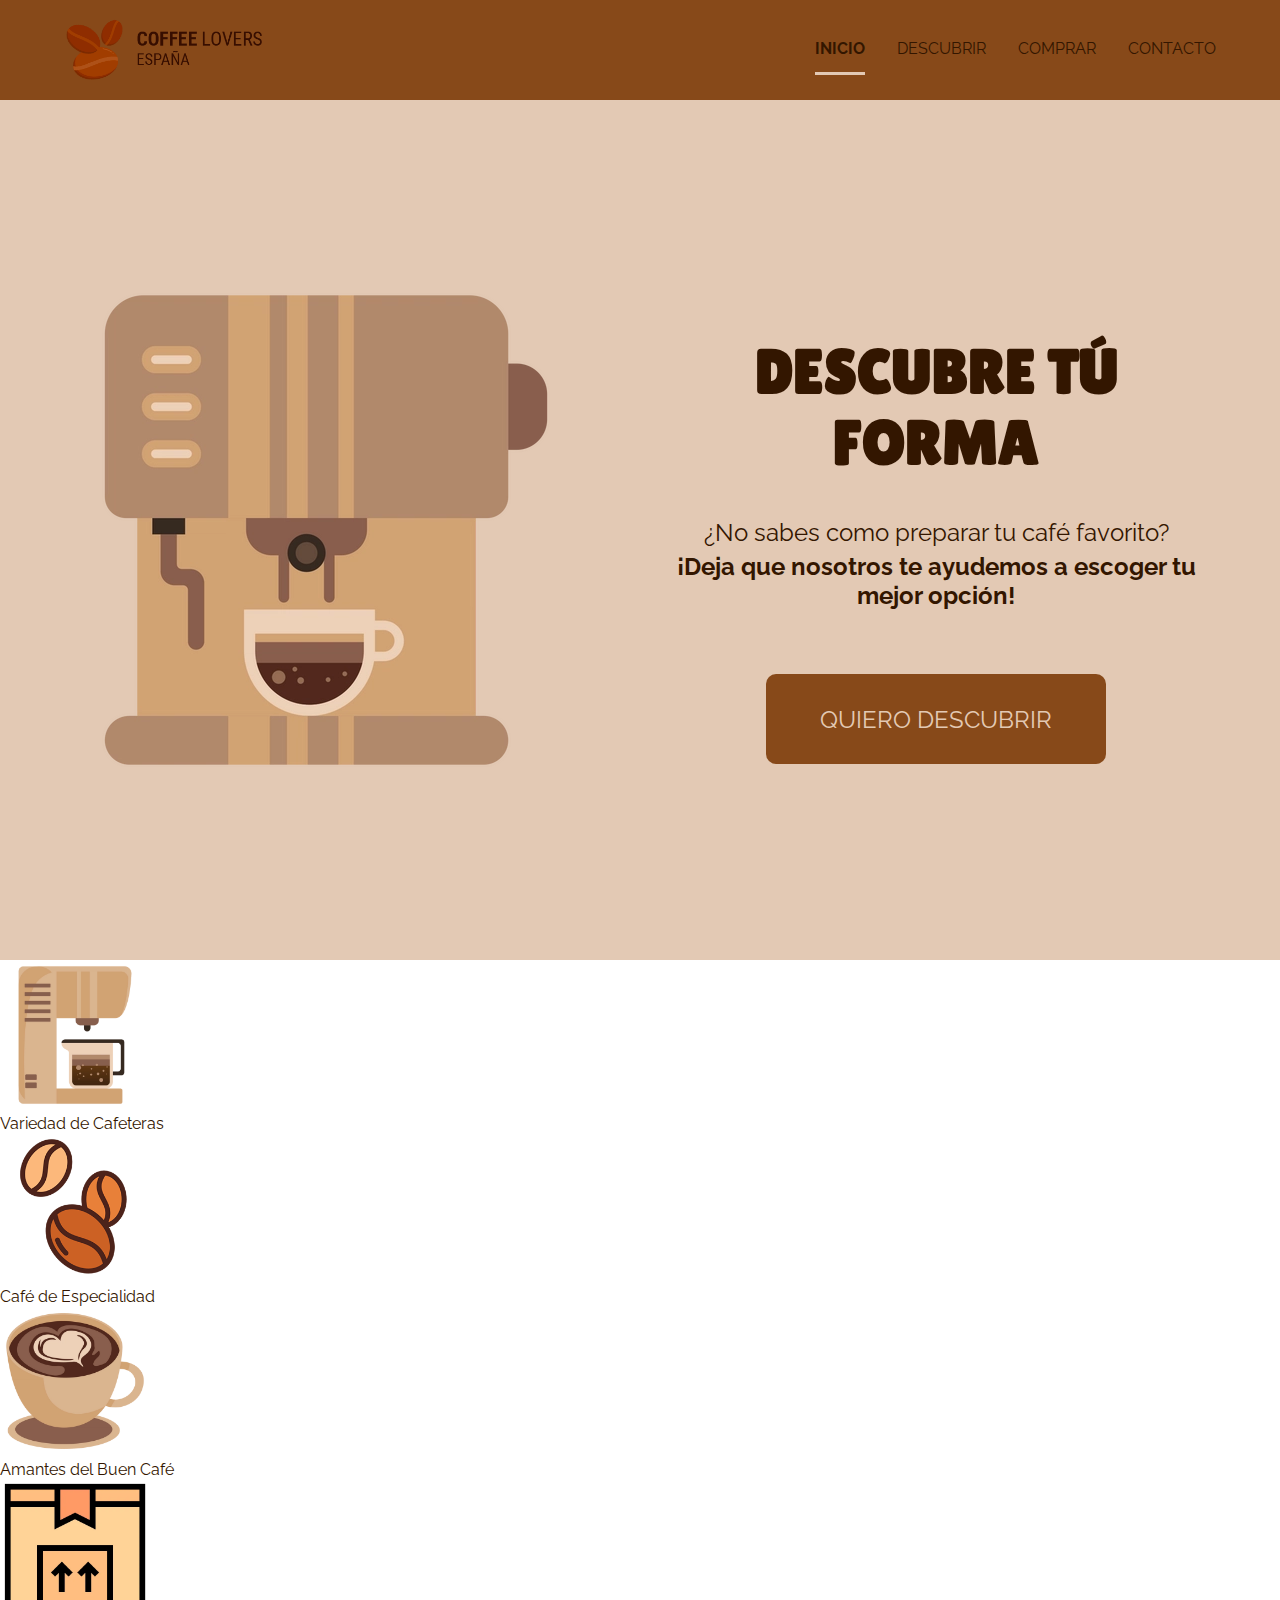
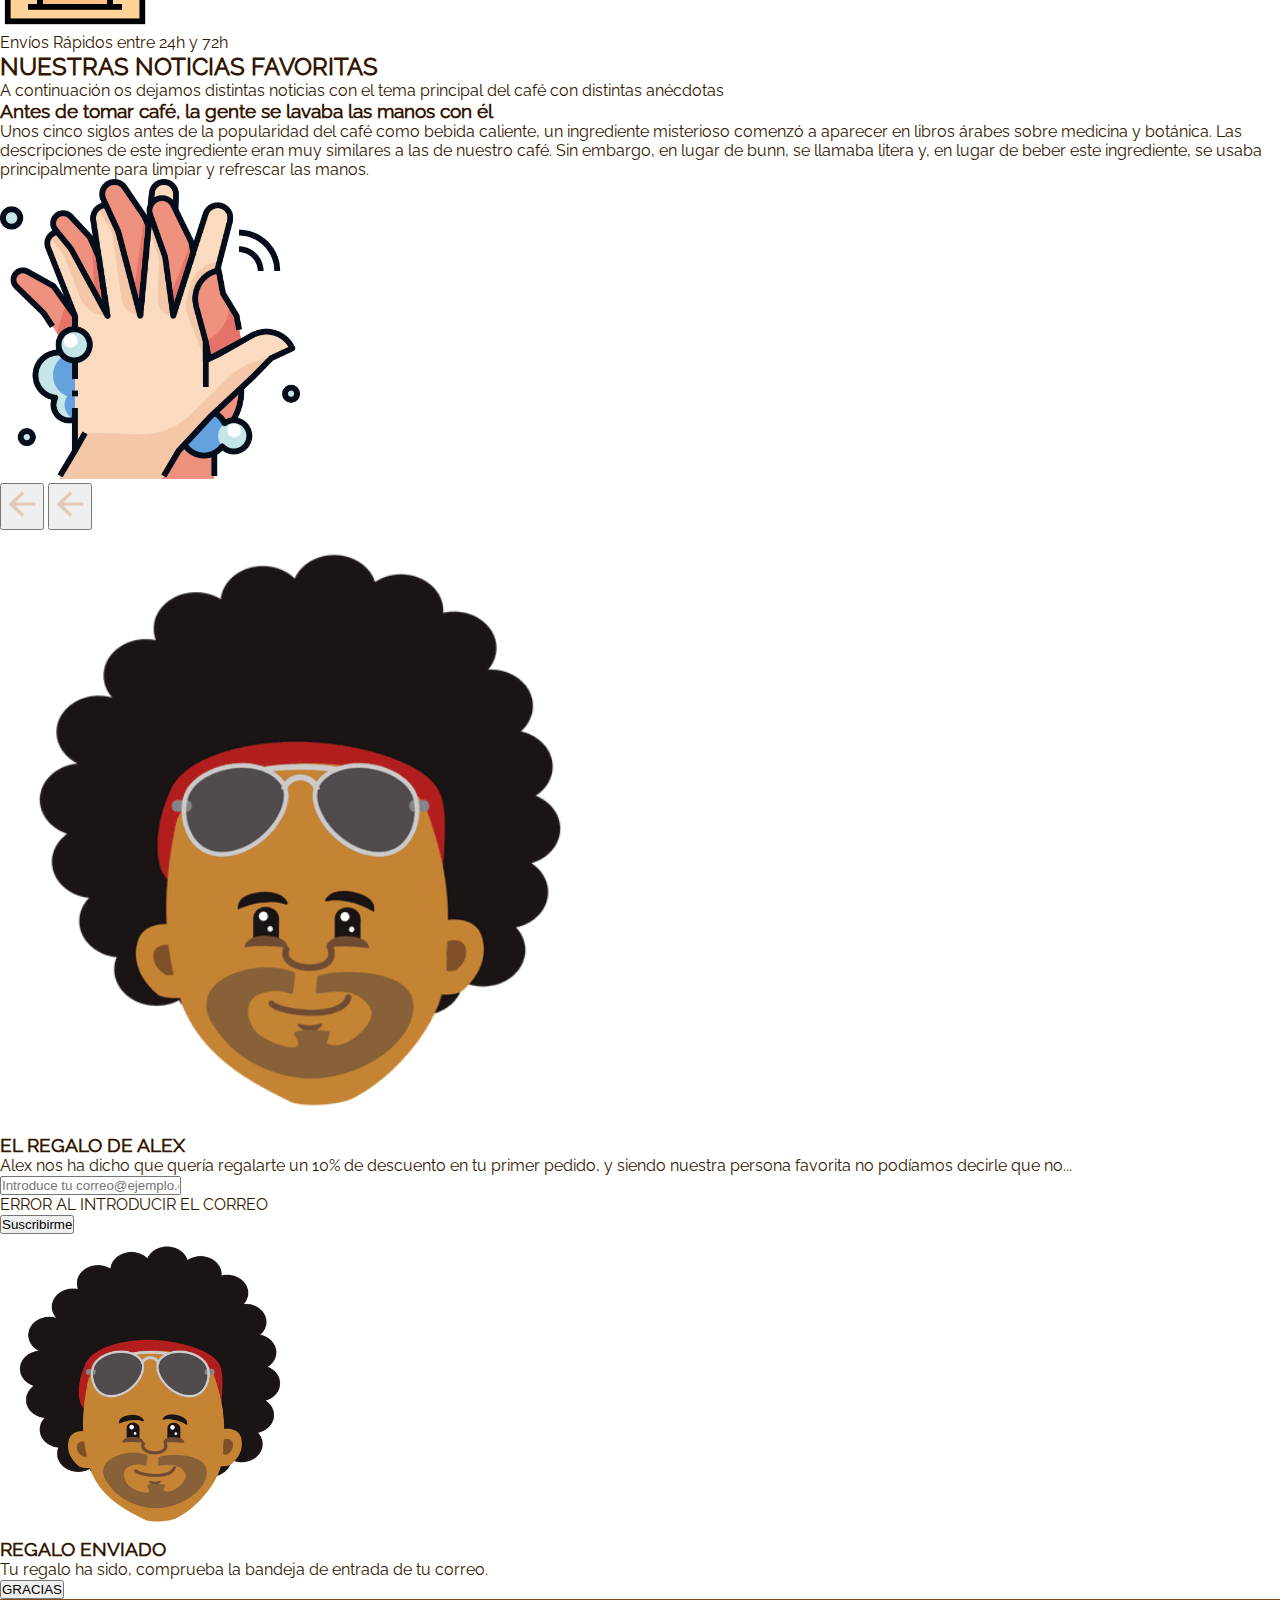
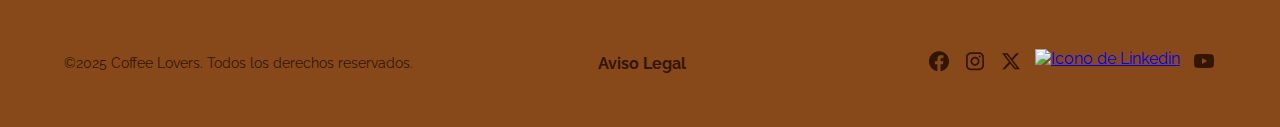
==== index.html @ e907d3a9 "Empiezo con el diseño" ====
<!DOCTYPE html>
<html lang="es">

<head>
    <meta charset="UTF-8">
    <meta name="viewport" content="width=device-width, initial-scale=1.0">
    <meta name="author" content="Víctor Barrio">
    <meta name="description" content="Página web en castellano de la empresa ficticia Coffee Lovers">

    <!-- Añado el icono y el título de la Web -->
    <link rel="icon" type="image/png" sizes="32x32" href="./assets/images/Logo_Iconos/CoffeLovers_icon.png">
    <title>Coffee Lovers</title>

    <!-- Importamos el CSS y el JS -->
    <link rel="stylesheet" href="./css/styles.css">
    <script defer src="./js/script.js"></script>
</head>

<body>
    <!-- Primero de todo añado el header que será el mismo en todas las páginas -->
    <header>
        <!-- El logo de la empresa -->
        <div class="logoIcons">
            <img src="./assets/images/Logo_Iconos/CoffeLovers_logo.png"
                alt="Logo de la empresa que contiene 3 granos de cafe con el nombre de Coffee Lovers Spain" width="200"
                height="70" class="header__logo">

            <!-- El menu de la página con el estilo hamburguesa para las versiones móviles
         Primero el icono -->
            <img src="./assets/images/Logo_Iconos/Hamburger_icon.png"
                alt="Icono de menu con 3 lineas horizontales en color marron" width="50" height="50"
                class="header__hamburguer">

            <!-- El icono para cerrar el menu -->
            <img src="./assets/images/Logo_Iconos/Close_icon.png" alt="Icono con una X en color marron" width="50"
                height="50" class="header__close">
        </div>

        <!-- El contenido del menu -->
        <nav class="header__menu">
            <ul class="header__menu-list">
                <li class="header__menu-item active"><a href="#" class="header__menu-link">INICIO</a></li>
                <li class="header__menu-item"><a href="./views/galeria.html" class="header__menu-link">DESCUBRIR</a>
                </li>
                <li class="header__menu-item"><a href="./views/presupuesto.html" class="header__menu-link">COMPRAR</a>
                </li>
                <li class="header__menu-item"><a href="./views/contacto.html" class="header__menu-link">CONTACTO</a>
                </li>
            </ul>
        </nav>
    </header>

    <!-- Añado el contenido principal de la página -->
    <main>
        <!-- Añado el contenido de la página empezando con el hero -->
        <section class="hero">
            <div class="hero__container">
                <!-- Imagen principal -->
                <img src="./assets/images/indexPage/Image_Hero.png"
                    alt="Icono de una cafetera de bar con distintos colores marrones" width="554" height="568"
                    class="hero__image">

                <!-- Texto del hero -->
                <div class="hero__content">
                    <div class="hero__text">
                        <h1 class="hero__title">DESCUBRE TÚ FORMA</h1>
                        <div class="hero__paragraph">
                            <p class="hero__paragraph-regular">¿No sabes como preparar tu café favorito?</p>
                            <p class="hero__paragraph-bold">¡Deja que nosotros te ayudemos a escoger tu mejor
                                opción!</p>
                        </div>
                    </div>

                    <!-- Botón que llevara a la página de galería -->
                    <a href="./views/galeria.html" class="hero__button">QUIERO DESCUBRIR</a>
                </div>
            </div>
        </section>

        <!-- Añado la segunda sección que contiene 4 tarjetas con diferentes imágenes y textos -->
        <section class="info">
            <div class="info__container">
                <div class="info__cards">
                    <img src="./assets/images/indexPage/Variedad_cafeteras.png" alt="Cafetera con colores marrones"
                        width="150" height="150" class="info__card-image">
                    <p class="info__card-text">Variedad de Cafeteras</p>
                </div>

                <div class="info__cards">
                    <img src="./assets/images/indexPage/Cafe_especialidad.png" alt="3 granos de café con tonos marrones"
                        width="150" height="150" class="info__card-image">
                    <p class="info__card-text">Café de Especialidad</p>
                </div>

                <div class="info__cards">
                    <img src="./assets/images/indexPage/cafe_leche.png"
                        alt="Cafe con leche en taza con el dibujo de un corazon" width="150" height="150"
                        class="info__card-image">
                    <p class="info__card-text">Amantes del Buen Café</p>
                </div>

                <div class="info__cards">
                    <img src="./assets/images/indexPage/envio.png" alt="Icono de un paquete con tonalidades marrones"
                        width="150" height="150" class="info__card-image">
                    <p class="info__card-text">Envíos Rápidos entre 24h y 72h</p>
                </div>
            </div>
        </section>

        <!-- Ahora añado la tercera sección que contiene noticias cargadas desde un archivo JSON -->
        <section class="noticias">
            <div class="noticias__titlePage">
                <h2 class="section__title">NUESTRAS NOTICIAS FAVORITAS</h2>
                <p class="section__subtitle">A continuación os dejamos distintas noticias con el tema principal del
                    café con distintas anécdotas
                </p>
            </div>

            <!-- Contenedor donde se mostrarán las noticias -->
            <div class="noticias__container">
                <!-- Contenedor para cada noticia -->
                <div class="noticias__card">
                    <!-- Donde ira el texto de la noticia -->
                    <div class="noticias__text">
                        <h3 class="noticias__title">Antes de tomar café, la gente se lavaba las manos con él</h3>
                        <p class="noticias__paragraph">Unos cinco siglos antes de la popularidad del café como bebida
                            caliente, un ingrediente misterioso comenzó a aparecer en libros árabes sobre medicina y
                            botánica. Las descripciones de este ingrediente eran muy similares a las de nuestro café.
                            Sin embargo, en lugar de bunn, se llamaba litera y, en lugar de beber este ingrediente, se
                            usaba principalmente para limpiar y refrescar las manos.</p>
                    </div>

                    <!-- Donde ira la imagen de la noticia -->
                    <img src="./assets/images/noticias/lavado_manos.png"
                        alt="Icono de alguien lavandose freneticamente las manos" width="300" height="300"
                        class="noticias__image">
                </div>

                <!-- Los botones para cambiar de noticia -->
                <div class="noticias__buttons">
                    <button class="noticias__buttons-left"><img src="./assets/images/noticias/Icon.png"
                            alt="Flecha con un color marron" width="40" height="40"
                            class="noticias__buttons-left-icon"></button>
                    <button class="noticias__buttons-right"><img src="./assets/images/noticias/Icon.png"
                            alt="Flecha con un color marron" width="40" height="40"
                            class="noticias__buttons-right-icon"></button>
                </div>
            </div>
        </section>

        <!-- Añado la cuarta sección que contiene un input para introducir el email -->
        <section class="regalo">
            <div class="regalo__container">
                <!-- Imagen de la sección -->
                <img src="./assets/images/indexPage/alex.png" alt="Persona con pelo afro y gafas de sol" width="600"
                    height="600" class="regalo__image">

                <!-- Contenido de la sección -->
                <div class="regalo__content">
                    <div class="regalo__text">
                        <h3 class="regalo__title">EL REGALO DE ALEX</h3>
                        <p class="regalo__paragraph">Alex nos ha dicho que quería regalarte un 10% de descuento en tu
                            primer pedido, y siendo nuestra persona favorita no podíamos decirle que no...</p>
                    </div>

                    <!-- Input para introducir el email -->
                    <div class="regalo__actions">
                        <div class="regalo__errormsg">
                            <input type="text" placeholder="Introduce tu correo@ejemplo.com" class="regalo__input">
                            <p class="regalo__errormsg-text">ERROR AL INTRODUCIR EL CORREO</p>
                        </div>
                        <button class="regalo__button">Suscribirme</button>
                    </div>
                </div>
            </div>

            <!-- Contenedor donde se mostrara que se ha suscrito -->
            <div class="regalo_succes">
                <!-- Imagen de la tarjeta -->
                <img src="./assets/images/indexPage/alex.png" alt="Persona con pelo afro y gafas de sol" width="300"
                    height="300" class="regalo__succes-image">

                <!-- Contenido de la tarjeta -->
                <div class="regalo__succes-content">
                    <div class="regalo__succes-text">
                        <h3 class="regalo__succes-title">REGALO ENVIADO</h3>
                        <p class="regalo__succes-paragraph">Tu regalo ha sido, comprueba la bandeja de entrada de tu
                            correo.</p>
                    </div>

                    <!-- Boton para cerrar la tarjeta -->
                    <button class="regalo__succes-button">GRACIAS</button>
                </div>
            </div>
        </section>
    </main>

    <!-- Añado el footer que será el mismo en todas las páginas -->
    <footer>
        <p class="footer__copyright">©2025 Coffee Lovers. Todos los derechos reservados.</p>

        <a href="./views/aviso_legal.html" class="footer__link">Aviso Legal</a>

        <ul class="footer__socialMedia">
            <li class="footer__socialMedia-item"><a href="https://es-es.facebook.com" target="_blank"
                    class="footer__socialMedia-link"><img src="./assets/images/Logo_Iconos/Facebook.png"
                        alt="Icono de Facebook"></a></li>
            <li class="footer__socialMedia-item"><a href="https://www.instagram.com" target="_blank"
                    class="footer__socialMedia-link"><img src="./assets/images/Logo_Iconos/Instagram.png"
                        alt="Icono de Instagram"></a></li>
            <li class="footer__socialMedia-item"><a href="https://x.com" target="_blank"
                    class="footer__socialMedia-link"><img src="./assets/images/Logo_Iconos/Twitter.png"
                        alt="Icono de X"></a></li>
            <li class="footer__socialMedia-item"><a href="https://es.linkedin.com" target="_blank"
                    class="footer__socialMedia-link"><img src="./assets/images/Logo_Iconos/Linkedin.png"
                        alt="Icono de Linkedin"></a></li>
            <li class="footer__socialMedia-item"><a href="https://www.youtube.com" target="_blank"
                    class="footer__socialMedia-link"><img src="./assets/images/Logo_Iconos/Youtube.png"
                        alt="Icono de Youtube"></a></li>
        </ul>
    </footer>
</body>

</html>
---- css/styles.css ----
/* Inicio el documento con un reset general */
* {
  margin: 0;
  padding: 0;
  box-sizing: border-box;
}

/* Variables y texto para el documento */
@font-face {
  font-family: "Raleway Regular";
  src: url("../assets/fonts/Raleway/Raleway-Regular.ttf") format(truetype);
  font-weight: normal;
  font-style: normal;
}

@font-face {
  font-family: "Raleway Bold";
  src: url("../assets/fonts/Raleway/Raleway-Bold.ttf") format(truetype);
  font-weight: bold;
  font-style: normal;
}

@font-face {
  font-family: "Lilita One";
  src: url("../assets/fonts/Lilita_One/LilitaOne-Regular.ttf") format(truetype);
  font-weight: normal;
  font-style: normal;
}

body {
  /* Colores de la página */
  --marronMedio: #874919;
  --marronClaro: #e3c9b4;
  --marronOscuro: #331600;

  /* Letra de la página */
  font-family: "Raleway Regular", sans-serif;
  color: var(--marronOscuro);
}

/* Estilo del header */
header {
  width: 100%;
  height: 130px;
  padding: 30px;
  background-color: var(--marronMedio);
  display: flex;
  flex-direction: column;
  align-items: center;
  position: sticky;
  top: 0;
  left: 0;
  overflow: hidden;
  transition: height 0.5s ease-in;
  z-index: 2;
}

.logoIcons {
  width: 100%;
  height: 70px;
  justify-content: center;
  display: flex;
  align-items: center;
  justify-content: space-between;
}

.header__logo {
  width: 150px;
  height: auto;
}

.header__hamburguer {
  display: block;
  width: 40px;
  height: 40px;
}

.header__close {
  display: none;
}

header.active {
  height: 100vh;
  gap: 50px;
}

.header__menu {
  display: none;
}

header.active .header__menu {
  display: flex;
  flex-direction: column;
  width: 100%;
  padding: 0 20px;
  align-items: center;
  text-align: center;
}

.header__menu-list {
  width: 100%;
  display: flex;
  flex-direction: column;
  gap: 10px;
  list-style: none;
}

.header__menu-item {
  width: 100%;
  height: 50px;
  display: flex;
  justify-content: center;
  align-items: center;
  transition: all ease-in-out 0.5s;
}

.header__menu-item:hover {
  border-bottom: 3px solid var(--marronClaro);
}

.header__menu-item.active {
  border-bottom: 3px solid var(--marronClaro);
  font-family: "Raleway Bold", sans-serif;
}

.header__menu-link {
  text-decoration: none;
  color: var(--marronOscuro);
  font-size: 18px;
}

/* Estilo del footer */
footer {
  width: 100%;
  height: 261px;
  padding: 25px 40px;
  background-color: var(--marronMedio);
  display: flex;
  flex-direction: column;
  justify-content: space-between;
  align-items: center;
  text-align: center;
}

.footer__copyright {
  font-size: 14px;
}

.footer__link {
  text-decoration: none;
  color: var(--marronOscuro);
  font-family: "Raleway Bold", sans-serif;
  font-size: 16px;
}

.footer__socialMedia {
  list-style: none;
  display: flex;
  gap: 12px;
}

.footer__socialMedia-item {
  transition: all ease-in-out 0.3s;
}

.footer__socialMedia-item:hover {
  transform: scale(1.2);
}

/* Estilo de cada página, empezando por el hero del index */
.hero {
  width: 100%;
  height: auto;
  padding: 0px 25px 65px;
  background-color: var(--marronClaro);
  display: flex;
  justify-content: center;
  align-items: center;
  text-align: center;
}

.hero__container {
  width: 100%;
  display: flex;
  flex-direction: column-reverse;
  align-items: center;
  gap: 50px;
}

.hero__content {
  width: 100%;
  display: flex;
  flex-direction: column;
  align-items: center;
  gap: 24px;
}

.hero__text {
  display: flex;
  flex-direction: column;
  align-items: center;
  gap: 40px;
  padding: 40px 0;
}

.hero__title {
  font-family: "Lilita One", sans-serif;
  font-size: 50px;
}

.hero__paragraph {
  font-size: 18px;
  display: flex;
  flex-direction: column;
  gap: 5px;
}

.hero__paragraph-bold {
  font-family: "Raleway Bold", sans-serif;
}

.hero__button {
  width: 225px;
  height: 60px;
  background-color: var(--marronMedio);
  display: flex;
  justify-content: center;
  align-items: center;
  border-radius: 10px;
  text-decoration: none;
  color: var(--marronClaro);
  font-size: 16px;
}

.hero__image {
  width: 250px;
  height: auto;
}

/* Media query para tablets */
@media screen and (min-width: 768px) {
  .header__hamburguer {
    display: none;
  }

  .header__close {
    display: none;
  }

  header {
    width: 100%;
    height: 100px;
    padding: 0 64px;
    display: flex;
    flex-direction: row;
    justify-content: space-between;
    position: sticky;
  }

  .logoIcons {
    width: auto;
  }

  .header__logo {
    width: 175px;
  }

  .header__menu {
    display: flex;
    flex-direction: row;
    width: auto;
    padding: 0;
    align-items: center;
    text-align: center;
  }

  .header__menu-list {
    width: 100%;
    display: flex;
    flex-direction: row;
    gap: 32px;
    list-style: none;
  }

  .header__menu-item {
    width: 100%;
    height: 50px;
    display: flex;
    justify-content: center;
    align-items: center;
    border-bottom: 3px solid transparent;
  }

  .header__menu-link {
    font-size: 14px;
  }

  /* Estilo del footer */
  footer {
    height: 100px;
    align-items: center;
    padding: 64px;
    flex-direction: row;
    justify-content: space-between;
  }

  .footer__copyright {
    width: 170px;
  }

  /* Estilo de cada página, empezando por el hero del index */
  .hero {
    padding: 70px;
  }

  .hero__container {
    width: 100%;
    flex-direction: column;
    gap: 20px;
  }

  .hero__title {
    font-size: 55px;
  }

  .hero__paragraph {
    font-size: 20px;
  }

  .hero__button {
    width: 340px;
    height: 90px;
    font-size: 24px;
  }

  .hero__image {
    width: 400px;
    height: auto;
  }
}

/* Media query para pc */
@media screen and (min-width: 1024px) {
  .header__hamburguer {
    display: none;
  }

  .header__close {
    display: none;
  }

  header {
    width: 100%;
    height: 100px;
    padding: 0 64px;
    display: flex;
    flex-direction: row;
    justify-content: space-between;
    position: sticky;
  }

  .logoIcons {
    width: auto;
  }

  .header__logo {
    width: 200px;
  }

  .header__menu {
    display: flex;
    flex-direction: row;
    width: auto;
    padding: 0;
    align-items: center;
    text-align: center;
  }

  .header__menu-list {
    width: 100%;
    display: flex;
    flex-direction: row;
    gap: 32px;
    list-style: none;
  }

  .header__menu-item {
    width: 100%;
    height: 50px;
    display: flex;
    justify-content: center;
    align-items: center;
    border-bottom: 3px solid transparent;
  }

  .header__menu-link {
    font-size: 16px;
  }

  /* Estilo del footer */
  .footer__copyright {
    width: auto;
  }

  .footer__socialMedia {
    justify-content: flex-end;
    width: 345px;
  }

  /* Estilo de cada página, empezando por el hero del index */
  .hero {
    padding: 70px;
  }

  .hero__container {
    width: 100%;
    height: 80vh;
    flex-direction: row;
    justify-content: center;
    gap: 80px;
  }

  .hero__content {
    width: 665px;
  }

  .hero__title {
    font-size: 62px;
  }

  .hero__paragraph {
    font-size: 24px;
  }

  .hero__image {
    width: 555px;
    height: auto;
  }
}
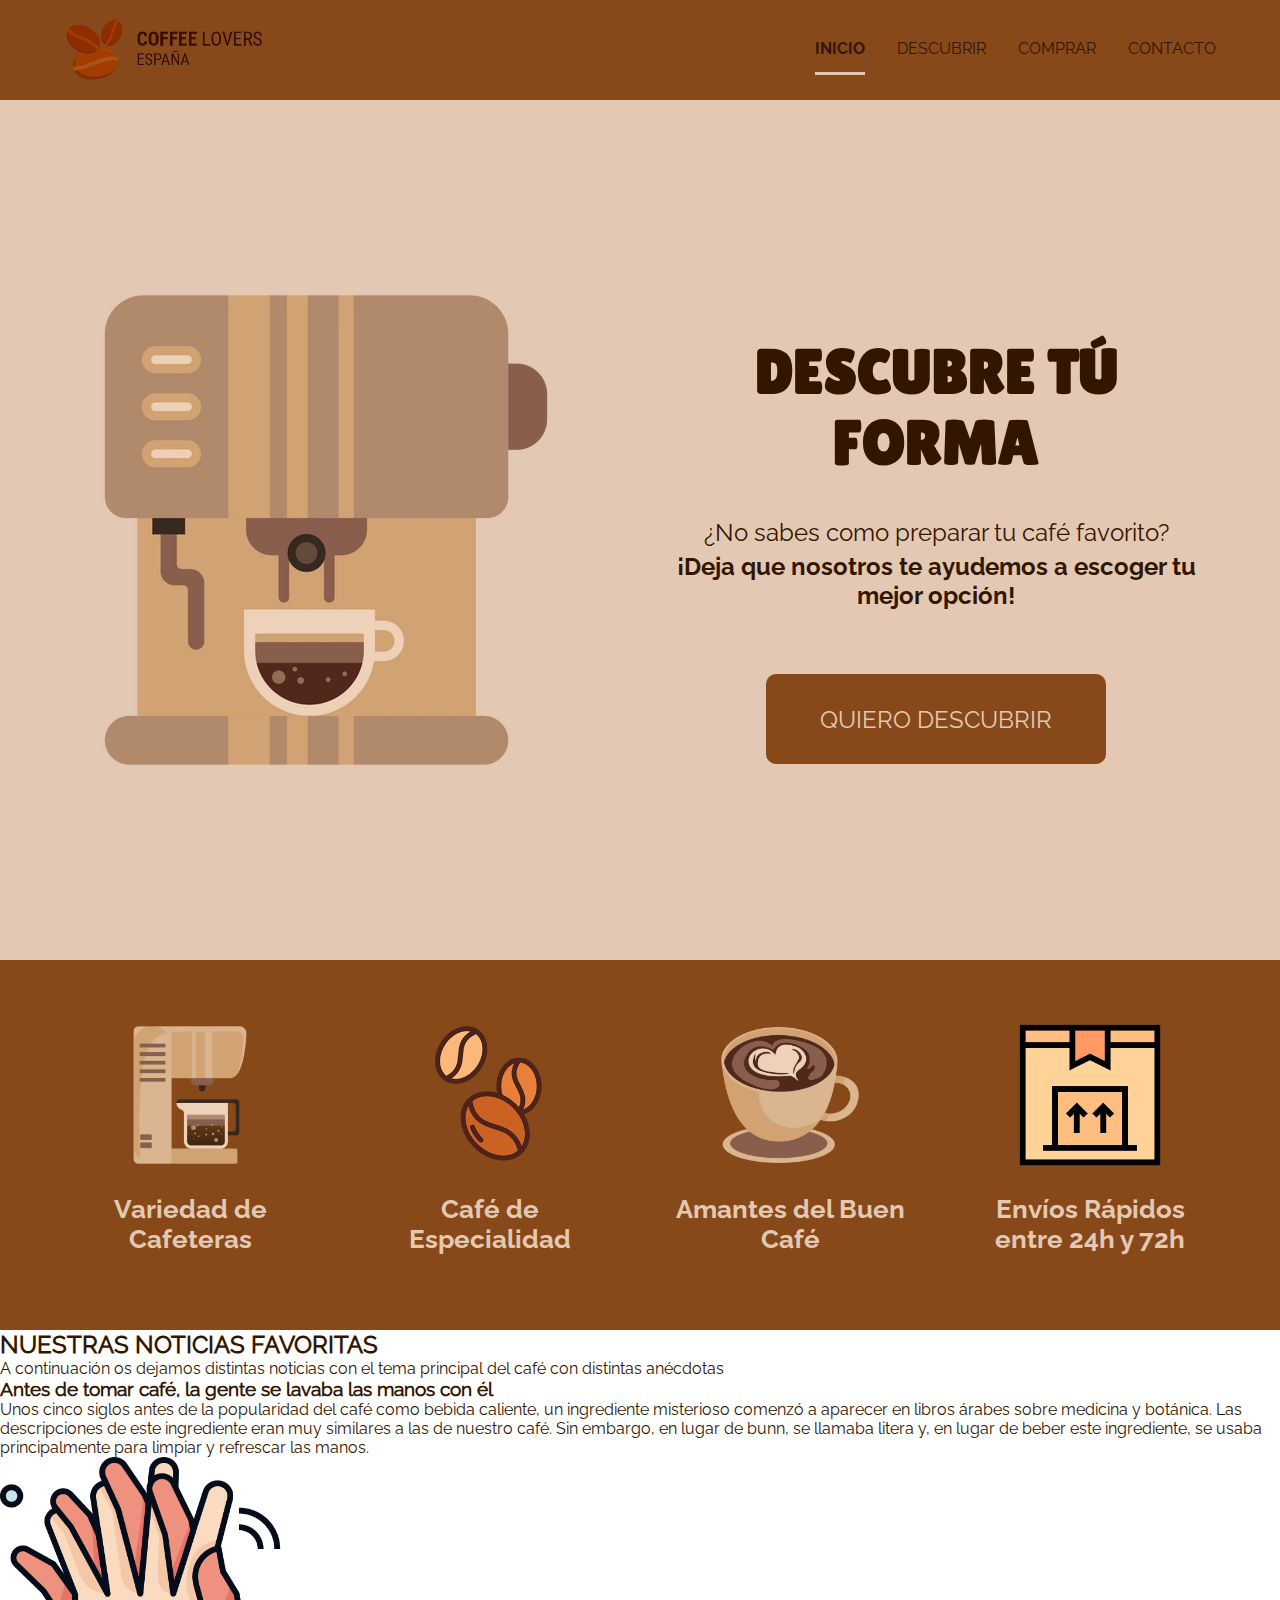
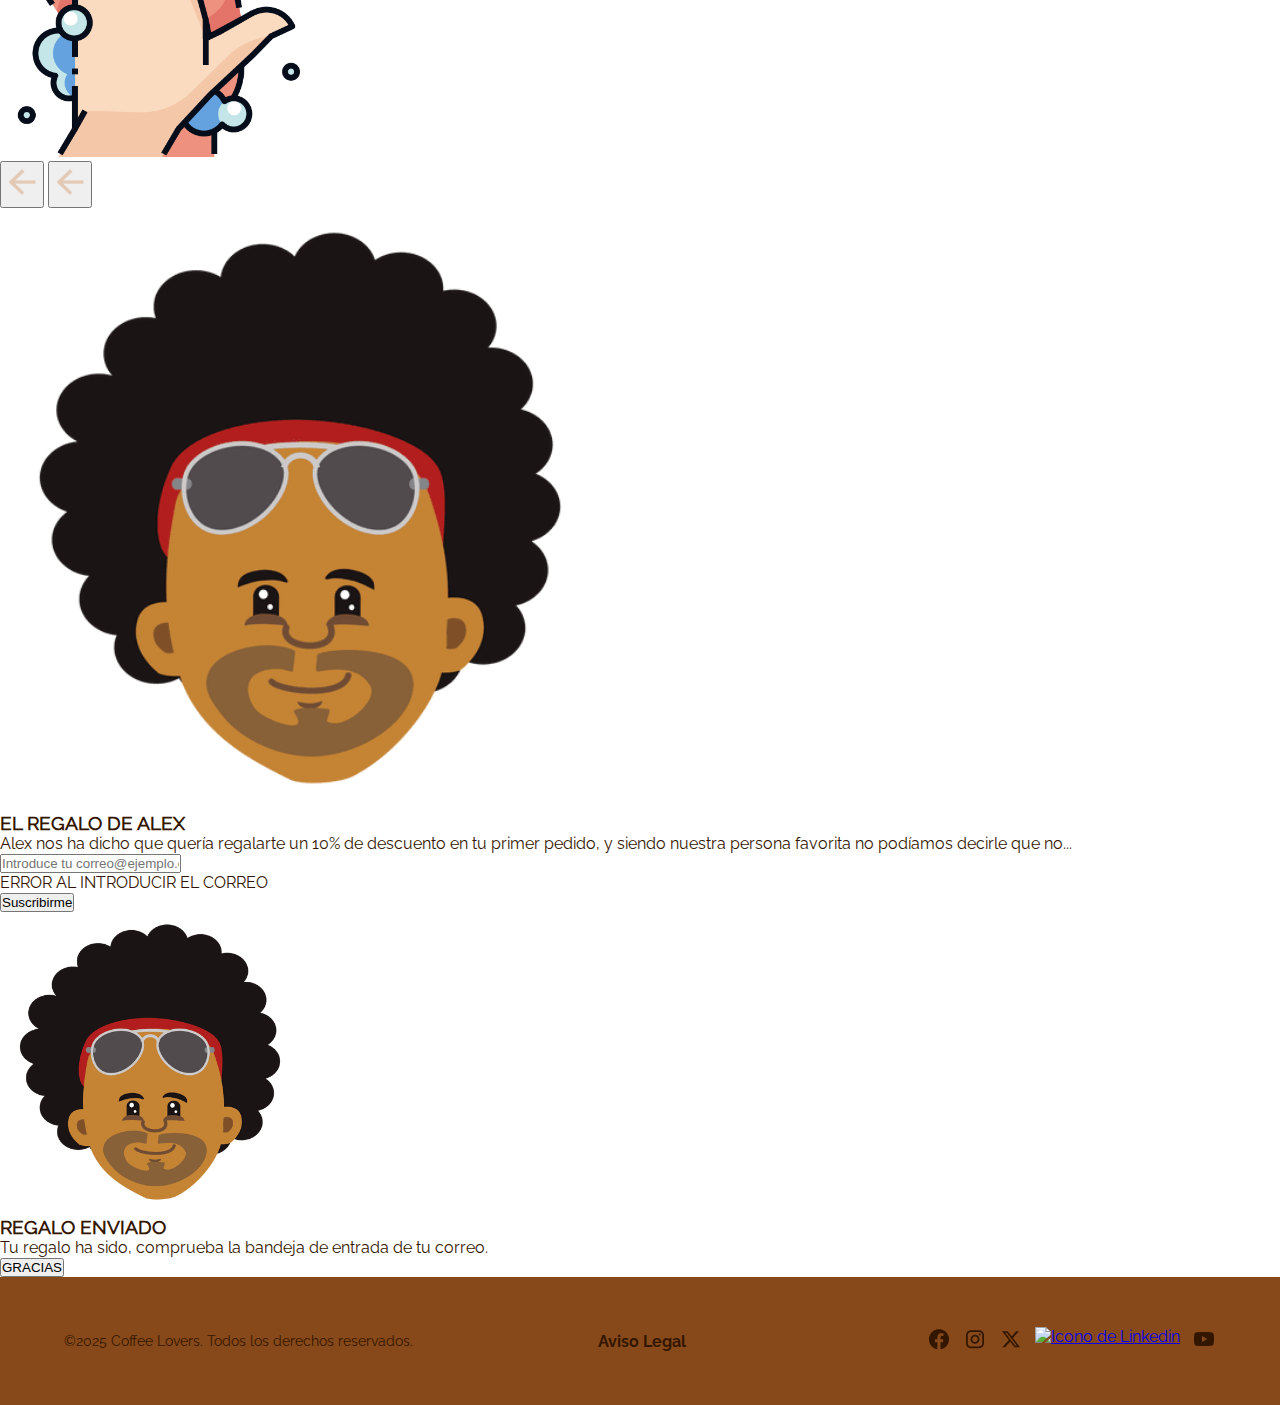
==== commit d2367a45: "Acabadas las 2 primeras secciones del Index" ====
--- a/index.html
+++ b/index.html
@@ -82,27 +82,27 @@
             <div class="info__container">
                 <div class="info__cards">
                     <img src="./assets/images/indexPage/Variedad_cafeteras.png" alt="Cafetera con colores marrones"
-                        width="150" height="150" class="info__card-image">
-                    <p class="info__card-text">Variedad de Cafeteras</p>
+                        width="150" height="150" class="info__cards-image">
+                    <p class="info__cards-text">Variedad de Cafeteras</p>
                 </div>
 
                 <div class="info__cards">
                     <img src="./assets/images/indexPage/Cafe_especialidad.png" alt="3 granos de café con tonos marrones"
-                        width="150" height="150" class="info__card-image">
-                    <p class="info__card-text">Café de Especialidad</p>
+                        width="150" height="150" class="info__cards-image">
+                    <p class="info__cards-text">Café de Especialidad</p>
                 </div>
 
                 <div class="info__cards">
                     <img src="./assets/images/indexPage/cafe_leche.png"
                         alt="Cafe con leche en taza con el dibujo de un corazon" width="150" height="150"
-                        class="info__card-image">
-                    <p class="info__card-text">Amantes del Buen Café</p>
+                        class="info__cards-image">
+                    <p class="info__cards-text">Amantes del Buen Café</p>
                 </div>
 
                 <div class="info__cards">
                     <img src="./assets/images/indexPage/envio.png" alt="Icono de un paquete con tonalidades marrones"
-                        width="150" height="150" class="info__card-image">
-                    <p class="info__card-text">Envíos Rápidos entre 24h y 72h</p>
+                        width="150" height="150" class="info__cards-image">
+                    <p class="info__cards-text">Envíos Rápidos entre 24h y 72h</p>
                 </div>
             </div>
         </section>
--- a/css/styles.css
+++ b/css/styles.css
@@ -41,8 +41,8 @@
 /* Estilo del header */
 header {
   width: 100%;
-  height: 130px;
-  padding: 30px;
+  height: 100px;
+  padding: 20px 30px;
   background-color: var(--marronMedio);
   display: flex;
   flex-direction: column;
@@ -151,6 +151,11 @@
   color: var(--marronOscuro);
   font-family: "Raleway Bold", sans-serif;
   font-size: 16px;
+  transition: all 0.3s ease-in-out;
+}
+
+.footer__link:hover {
+  color: var(--marronClaro);
 }
 
 .footer__socialMedia {
@@ -230,11 +235,52 @@
   text-decoration: none;
   color: var(--marronClaro);
   font-size: 16px;
+  transition: all ease-in-out 0.3s;
+}
+
+.hero__button:hover{
+  background-color: var(--marronOscuro);
 }
 
 .hero__image {
   width: 250px;
   height: auto;
+}
+
+/* Section Info */
+.info {
+  width: 100%;
+  height: auto;
+  padding: 65px 25px;
+  background-color: var(--marronMedio);
+}
+
+.info__container {
+  width: 100%;
+  display: flex;
+  flex-wrap: wrap;
+  gap: 45px;
+}
+
+.info__cards {
+  width: 140px;
+  height: 140px;
+  display: flex;
+  flex-direction: column;
+  text-align: center;
+  align-items: center;
+  gap: 24px;
+}
+
+.info__cards-image {
+  width: 75px;
+  height: auto;
+}
+
+.info__cards-text {
+  font-family: "Raleway Bold", sans-serif;
+  font-size: 16px;
+  color: var(--marronClaro);
 }
 
 /* Media query para tablets */
@@ -337,6 +383,35 @@
     width: 400px;
     height: auto;
   }
+
+  /* Section Info */
+  .info {
+    padding: 60px;
+  }
+
+  .info__container {
+    justify-content: center;
+    flex-wrap: wrap;
+    gap: 50px;
+  }
+
+  .info__cards {
+    width: 250px;
+    height: 250px;
+    display: flex;
+    flex-direction: column;
+    text-align: center;
+    align-items: center;
+    gap: 24px;
+  }
+
+  .info__cards-image {
+    width: 150px;
+  }
+
+  .info__cards-text {
+    font-size: 26px;
+  }
 }
 
 /* Media query para pc */
@@ -436,4 +511,12 @@
     width: 555px;
     height: auto;
   }
-}
+
+  /* Section Info */
+  .info {
+    display: flex;
+    justify-content: center;
+    align-self: center;
+    height: 370px;
+  }
+}
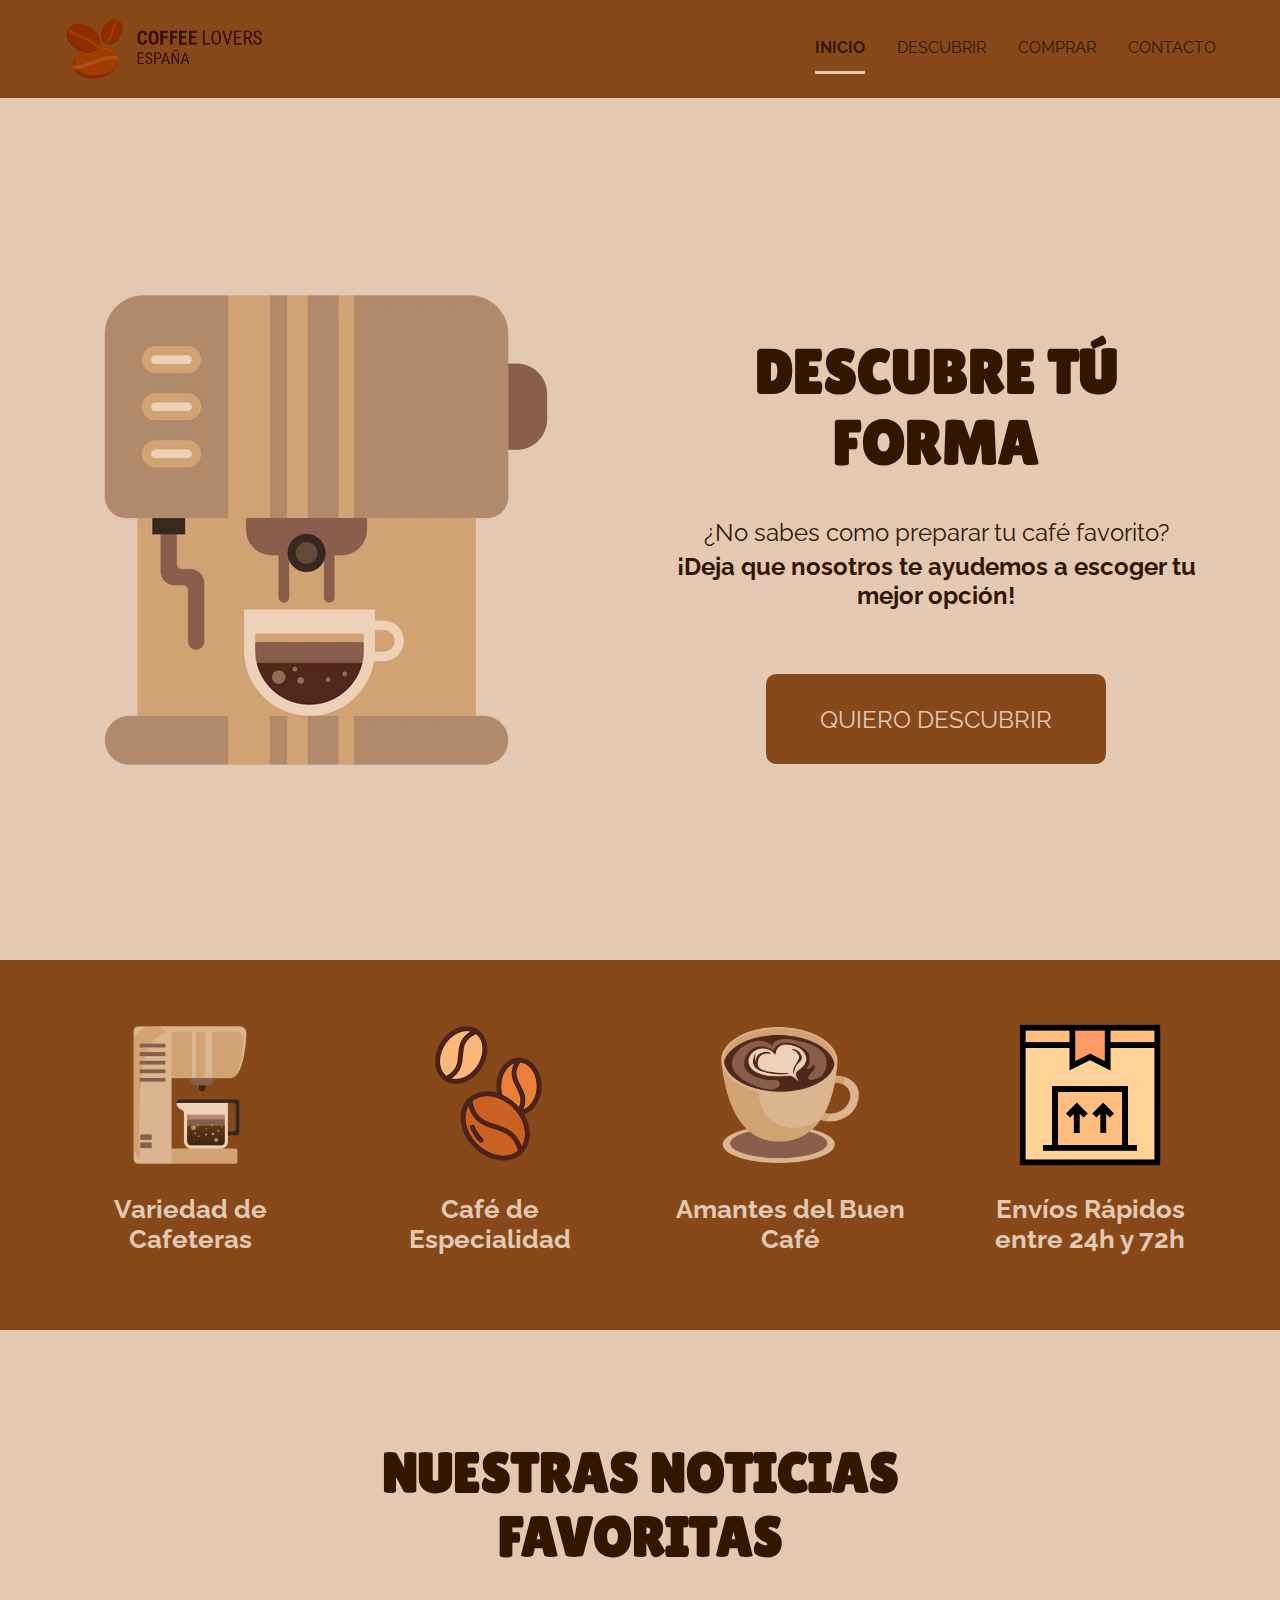
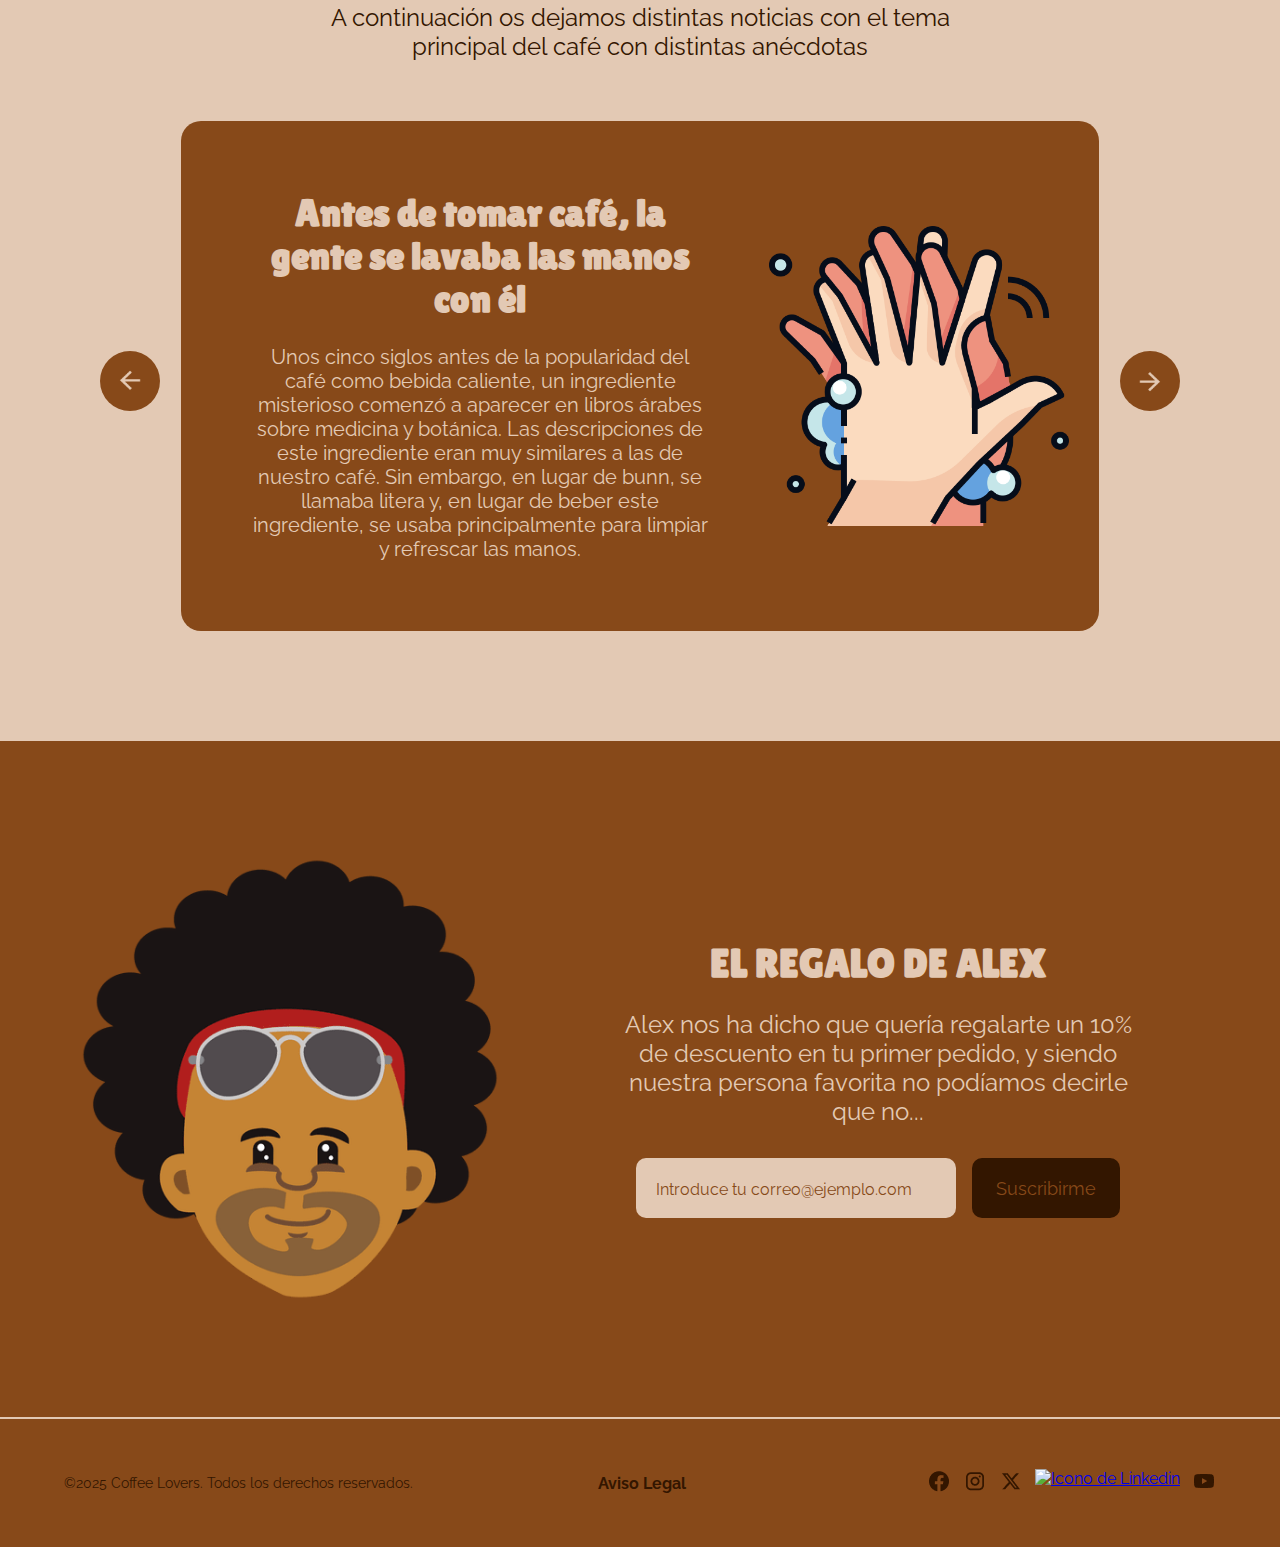
==== commit 8c8e1b93: "Index page acabada" ====
--- a/index.html
+++ b/index.html
@@ -83,26 +83,26 @@
                 <div class="info__cards">
                     <img src="./assets/images/indexPage/Variedad_cafeteras.png" alt="Cafetera con colores marrones"
                         width="150" height="150" class="info__cards-image">
-                    <p class="info__cards-text">Variedad de Cafeteras</p>
+                    <h3 class="info__cards-text">Variedad de Cafeteras</h3>
                 </div>
 
                 <div class="info__cards">
                     <img src="./assets/images/indexPage/Cafe_especialidad.png" alt="3 granos de café con tonos marrones"
                         width="150" height="150" class="info__cards-image">
-                    <p class="info__cards-text">Café de Especialidad</p>
+                    <h3 class="info__cards-text">Café de Especialidad</h3>
                 </div>
 
                 <div class="info__cards">
                     <img src="./assets/images/indexPage/cafe_leche.png"
                         alt="Cafe con leche en taza con el dibujo de un corazon" width="150" height="150"
                         class="info__cards-image">
-                    <p class="info__cards-text">Amantes del Buen Café</p>
+                    <h3 class="info__cards-text">Amantes del Buen Café</h3>
                 </div>
 
                 <div class="info__cards">
                     <img src="./assets/images/indexPage/envio.png" alt="Icono de un paquete con tonalidades marrones"
                         width="150" height="150" class="info__cards-image">
-                    <p class="info__cards-text">Envíos Rápidos entre 24h y 72h</p>
+                    <h3 class="info__cards-text">Envíos Rápidos entre 24h y 72h</h3>
                 </div>
             </div>
         </section>
@@ -175,7 +175,7 @@
             </div>
 
             <!-- Contenedor donde se mostrara que se ha suscrito -->
-            <div class="regalo_succes">
+            <div class="regalo__succes">
                 <!-- Imagen de la tarjeta -->
                 <img src="./assets/images/indexPage/alex.png" alt="Persona con pelo afro y gafas de sol" width="300"
                     height="300" class="regalo__succes-image">
@@ -184,7 +184,7 @@
                 <div class="regalo__succes-content">
                     <div class="regalo__succes-text">
                         <h3 class="regalo__succes-title">REGALO ENVIADO</h3>
-                        <p class="regalo__succes-paragraph">Tu regalo ha sido, comprueba la bandeja de entrada de tu
+                        <p class="regalo__succes-paragraph">Tu regalo ha sido enviado, comprueba la bandeja de entrada de tu
                             correo.</p>
                     </div>
 
--- a/css/styles.css
+++ b/css/styles.css
@@ -53,6 +53,7 @@
   overflow: hidden;
   transition: height 0.5s ease-in;
   z-index: 2;
+  border-bottom: 2px solid var(--marronClaro);
 }
 
 .logoIcons {
@@ -114,8 +115,13 @@
   transition: all ease-in-out 0.5s;
 }
 
+
 .header__menu-item:hover {
   border-bottom: 3px solid var(--marronClaro);
+}
+
+.header__menu-item:hover .header__menu-link {
+  color: var(--marronClaro);
 }
 
 .header__menu-item.active {
@@ -127,6 +133,7 @@
   text-decoration: none;
   color: var(--marronOscuro);
   font-size: 18px;
+  transition: all ease-in-out 0.5s;
 }
 
 /* Estilo del footer */
@@ -140,6 +147,7 @@
   justify-content: space-between;
   align-items: center;
   text-align: center;
+  border-top: 2px solid var(--marronClaro);
 }
 
 .footer__copyright {
@@ -172,6 +180,17 @@
   transform: scale(1.2);
 }
 
+/* Estilo general de los titulos */
+.section__title {
+  font-family: "Lilita One", sans-serif;
+  font-size: 30px;
+}
+
+.section__subtitle {
+  font-family: "Raleway Regular", sans-serif;
+  font-size: 16px;
+}
+
 /* Estilo de cada página, empezando por el hero del index */
 .hero {
   width: 100%;
@@ -238,7 +257,7 @@
   transition: all ease-in-out 0.3s;
 }
 
-.hero__button:hover{
+.hero__button:hover {
   background-color: var(--marronOscuro);
 }
 
@@ -259,6 +278,7 @@
   width: 100%;
   display: flex;
   flex-wrap: wrap;
+  justify-content: center;
   gap: 45px;
 }
 
@@ -281,6 +301,272 @@
   font-family: "Raleway Bold", sans-serif;
   font-size: 16px;
   color: var(--marronClaro);
+}
+
+/* Section Noticias */
+.noticias {
+  width: 100%;
+  height: auto;
+  padding: 65px 30px;
+  background-color: var(--marronClaro);
+  display: flex;
+  flex-direction: column;
+  align-items: center;
+  text-align: center;
+  gap: 35px;
+}
+
+.noticias__titlePage {
+  width: 100%;
+  display: flex;
+  flex-direction: column;
+  align-items: center;
+  gap: 20px;
+}
+
+.noticias__container {
+  width: 100%;
+  display: flex;
+  flex-direction: column;
+  gap: 30px;
+}
+
+.noticias__card {
+  width: 100%;
+  background-color: var(--marronMedio);
+  display: flex;
+  flex-direction: column;
+  align-items: center;
+  padding: 30px;
+  gap: 10px;
+  border-radius: 20px;
+}
+
+.noticias__text {
+  width: 100%;
+  display: flex;
+  flex-direction: column;
+  gap: 15px;
+}
+
+.noticias__title {
+  font-family: "Lilita One", sans-serif;
+  font-size: 20px;
+  color: var(--marronClaro);
+  letter-spacing: 0.05rem;
+}
+
+.noticias__paragraph {
+  font-family: "Raleway Regular", sans-serif;
+  font-size: 12px;
+  color: var(--marronClaro);
+}
+
+.noticias__image {
+  width: 150px;
+  height: auto;
+}
+
+.noticias__buttons {
+  width: 100%;
+  display: flex;
+  justify-content: center;
+  gap: 50px;
+}
+
+.noticias__buttons-left,
+.noticias__buttons-right {
+  width: 60px;
+  height: 60px;
+  display: flex;
+  justify-content: center;
+  align-items: center;
+  border-radius: 50%;
+  background-color: var(--marronMedio);
+  border: none;
+  cursor: pointer;
+  transition: all ease-in-out 0.5s;
+}
+
+.noticias__buttons-left:hover,
+.noticias__buttons-right:hover {
+  background-color: var(--marronOscuro);
+}
+
+.noticias__buttons-left-icon {
+  width: 30px;
+  height: 30px;
+}
+
+.noticias__buttons-right-icon {
+  width: 30px;
+  height: 30px;
+  transform: rotate(180deg);
+}
+
+/* Section Regalo */
+.regalo {
+  width: 100%;
+  height: auto;
+  padding: 65px 25px;
+  background-color: var(--marronMedio);
+  display: flex;
+  flex-direction: column;
+  align-items: center;
+  text-align: center;
+  gap: 30px;
+}
+
+.regalo__container {
+  width: 100%;
+  display: flex;
+  flex-direction: column;
+  align-items: center;
+}
+
+.regalo__image {
+  width: 300px;
+  height: auto;
+}
+
+.regalo__content {
+  width: 100%;
+  display: flex;
+  flex-direction: column;
+  padding: 32px;
+  gap: 24px;
+}
+
+.regalo__text, .regalo__succes-text {
+  display: flex;
+  flex-direction: column;
+  gap: 20px;
+}
+
+.regalo__title {
+  font-family: "Lilita One", sans-serif;
+  font-size: 30px;
+  color: var(--marronClaro);
+}
+
+.regalo__paragraph {
+  font-family: "Raleway Regular", sans-serif;
+  font-size: 16px;
+  color: var(--marronClaro);
+}
+
+.regalo__actions {
+  width: 100%;
+  display: flex;
+  flex-direction: column;
+  gap: 16px;
+}
+
+.regalo__input {
+  width: 100%;
+  height: 55px;
+  padding: 15px;
+  border: none;
+  border-radius: 5px;
+  background-color: var(--marronClaro);
+  color: var(--marronMedio);
+  font-family: "Raleway Regular", sans-serif;
+  font-size: 16px;
+}
+
+.regalo__input::placeholder {
+  color: var(--marronMedio);
+  font-family: "Raleway Regular", sans-serif;
+  font-size: 14px;
+}
+
+.regalo__button {
+  width: 100%;
+  height: 55px;
+  padding: 15px;
+  border: none;
+  border-radius: 5px;
+  background-color: var(--marronOscuro);
+  color: var(--marronMedio);
+  font-family: "Raleway Regular", sans-serif;
+  font-size: 16px;
+  cursor: pointer;
+  transition: all ease-in-out 0.5s;
+}
+
+.regalo__button:hover {
+  background-color: var(--marronClaro);
+}
+
+.regalo__errormsg-text {
+  display: none;
+}
+
+.regalo__errormsg.active {
+  display: flex;
+  flex-direction: column;
+  gap: 10px;
+  background-color: #D12D2D;
+  border-radius: 10px;
+}
+
+.regalo__errormsg.active .regalo__errormsg-text {
+  display: block;
+  font-size: 14px;
+  color: var(--marronClaro);
+  padding-bottom: 10px;
+}
+
+.regalo__succes {
+  width: 100%;
+  background-color: var(--marronClaro);
+  display: none;
+  flex-direction: column;
+  align-items: center;
+  border-radius: 20px;
+  padding: 50px;
+}
+
+.regalo__succes-image {
+  width: 150px;
+  height: auto;
+}
+
+.regalo__succes-content {
+  width: 100%;
+  display: flex;
+  flex-direction: column;
+  align-items: center;
+  gap: 32px;
+}
+
+.regalo__succes-title {
+  font-family: "Lilita One", sans-serif;
+  font-size: 35px;
+  color: var(--marronOscuro);
+}
+
+.regalo__succes-paragraph {
+  font-family: "Raleway Regular", sans-serif;
+  font-size: 16px;
+  color: var(--marronOscuro);
+}
+
+.regalo__succes-button {
+  width: 115px;
+  height: 60px;
+  border: none;
+  border-radius: 10px;
+  background-color: var(--marronOscuro);
+  color: var(--marronClaro);
+  font-family: "Raleway Regular", sans-serif;
+  font-size: 16px;
+  cursor: pointer;
+  transition: all ease-in-out 0.5s;
+}
+
+.regalo__succes-button:hover {
+  background-color: var(--marronMedio);
 }
 
 /* Media query para tablets */
@@ -352,6 +638,15 @@
 
   .footer__copyright {
     width: 170px;
+  }
+
+  /* Estilo general de los titulos */
+  .section__title {
+    font-size: 50px;
+  }
+
+  .section__subtitle {
+    font-size: 20px;
   }
 
   /* Estilo de cada página, empezando por el hero del index */
@@ -412,6 +707,125 @@
   .info__cards-text {
     font-size: 26px;
   }
+
+  /* Section Noticias */
+  .noticias {
+    padding: 70px 100px;
+    gap: 30px;
+  }
+
+  .noticias__titlePage {
+    gap: 35px;
+  }
+
+  .noticias__container {
+    gap: 30px;
+  }
+
+  .noticias__card {
+    padding: 50px;
+    gap: 20px;
+  }
+
+  .noticias__text {
+    gap: 25px;
+    padding: 20px 40px;
+  }
+
+  .noticias__title {
+    font-size: 35px;
+    letter-spacing: 0rem;
+  }
+
+  .noticias__paragraph {
+    font-size: 18px;
+  }
+
+  .noticias__buttons-left,
+  .noticias__buttons-right {
+    width: 80px;
+    height: 80px;
+  }
+
+  .noticias__buttons-left:hover,
+  .noticias__buttons-right:hover {
+    background-color: var(--marronOscuro);
+  }
+
+  .noticias__buttons-left-icon {
+    width: 50px;
+    height: 50px;
+  }
+
+  .noticias__buttons-right-icon {
+    width: 50px;
+    height: 50px;
+  }
+
+  /* Section Regalo */
+  .regalo {
+    padding: 70px 25px;
+    gap: 0px;
+  }
+
+  .regalo__content {
+    padding: 48px;
+    gap: 32px;
+  }
+
+  .regalo__text {
+    gap: 24px;
+  }
+
+  .regalo__title {
+    font-size: 50px;
+  }
+
+  .regalo__paragraph {
+    font-size: 20px;
+  }
+
+  .regalo__actions {
+    flex-direction: row;
+    justify-content: center;
+  }
+
+  .regalo__input {
+    width: 380px;
+    height: 60px;
+    padding: 20px;
+    border-radius: 10px;
+    font-size: 18px;
+  }
+
+  .regalo__input::placeholder {
+    font-size: 16px;
+  }
+
+  .regalo__button {
+    width: auto;
+    height: 60px;
+    padding: 0 24px;
+    border-radius: 10px;
+    font-size: 18px;
+  }
+  
+  .regalo__succes-image {
+    width: 250px;
+    height: auto;
+  }
+  
+  .regalo__succes-title {
+    font-family: "Lilita One", sans-serif;
+    font-size: 50px;
+    color: var(--marronOscuro);
+  }
+  
+  .regalo__succes-paragraph {
+    font-family: "Raleway Regular", sans-serif;
+    font-size: 20px;
+    color: var(--marronOscuro);
+  }
 }
 
 /* Media query para pc */
@@ -482,6 +896,16 @@
     width: 345px;
   }
 
+  /* Estilo general de los titulos */
+  .section__title {
+    font-size: 56px;
+  }
+
+  .section__subtitle {
+    font-size: 24px;
+  }
+
+
   /* Estilo de cada página, empezando por el hero del index */
   .hero {
     padding: 70px;
@@ -517,6 +941,156 @@
     display: flex;
     justify-content: center;
     align-self: center;
-    height: 370px;
-  }
-}
+    height: 100%;
+  }
+
+  /* Section Noticias */
+  .noticias {
+    padding: 110px 100px;
+    gap: 60px;
+  }
+
+  .noticias__titlePage {
+    width: 700px;
+  }
+
+  .noticias__container {
+    max-width: 1240px;
+    gap: 0px;
+    position: relative;
+    align-items: center;
+  }
+
+  .noticias__card {
+    flex-direction: row;
+    width: 85%;
+    max-width: 1000px;
+    max-height: 530px;
+    height: 100%;
+    padding: 30px;
+    gap: auto;
+  }
+
+  .noticias__text {
+    max-width: 600px;
+    height: 100%;
+    gap: 25px;
+    padding: 40px;
+  }
+
+  .noticias__title {
+    font-size: clamp(30px, 3vw, 40px);
+  }
+
+  .noticias__paragraph {
+    font-size: clamp(14px, 3vw, 20px);
+  }
+
+  .noticias__image {
+    width: 40%;
+    max-width: 300px;
+    height: auto;
+  }
+
+  .noticias__buttons {
+    width: 100%;
+    justify-content: space-between;
+    position: absolute;
+    top: 45%;
+  }
+
+  .noticias__buttons-left,
+  .noticias__buttons-right {
+    width: 60px;
+    height: 60px;
+  }
+
+  .noticias__buttons-left-icon {
+    width: 30px;
+    height: 30px;
+  }
+
+  .noticias__buttons-right-icon {
+    width: 30px;
+    height: 30px;
+  }
+
+  /* Section Regalo */
+  .regalo {
+    padding: 100px 45px;
+  }
+
+  .regalo__container {
+    flex-direction: row;
+    justify-content: center;
+  }
+
+  .regalo__image {
+    width: 40%;
+    max-width: 600px;
+  }
+
+  .regalo__content {
+    width: 60%;
+    max-width: 700px;
+  }
+
+  .regalo__text {
+    align-items: center;
+  }
+  
+  .regalo__title {
+    font-size: clamp(30px, 3.5vw, 40px);
+  }
+
+  .regalo__paragraph {
+    max-width: 520px;
+    font-size: clamp(14px, 3vw, 24px);
+  }
+
+  .regalo__actions {
+    flex-direction: row;
+    justify-content: center;
+  }
+
+  .regalo__input {
+    width: 320px;
+    height: 60px;
+    padding: 20px;
+    border-radius: 10px;
+    font-size: 18px;
+  }
+
+  .regalo__input::placeholder {
+    font-size: 16px;
+  }
+
+  .regalo__button {
+    width: auto;
+    height: 60px;
+    padding: 0 24px;
+    border-radius: 10px;
+    font-size: 18px;
+  }
+
+  .regalo__succes {
+    width: 100%;
+    max-width: 920px;
+    flex-direction: row;
+    gap: 0;
+    padding: 50px;
+  }
+  
+  .regalo__succes-image {
+    width: 300px;
+    height: auto;
+  }
+  
+  .regalo__succes-title {
+    font-size: 56px;
+  }
+  
+  .regalo__succes-paragraph {
+    font-size: 24px;
+  }
+}
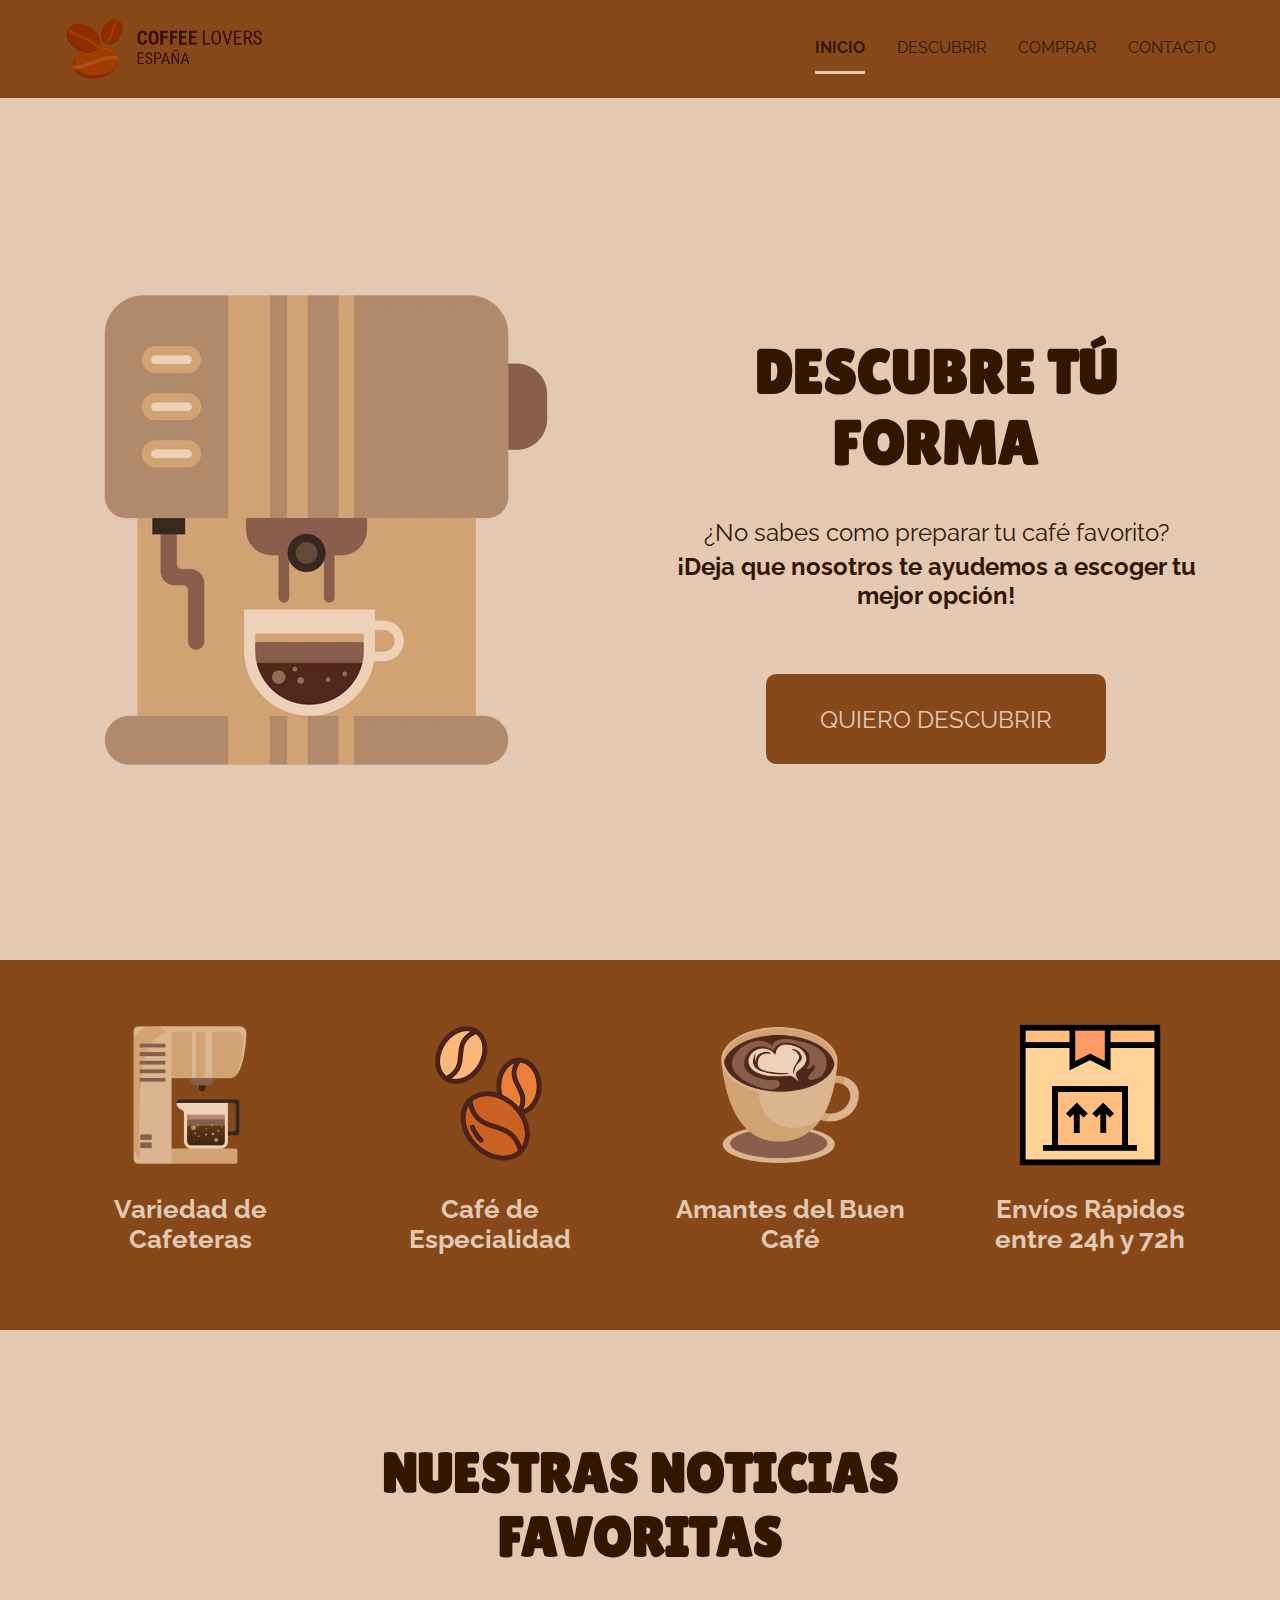
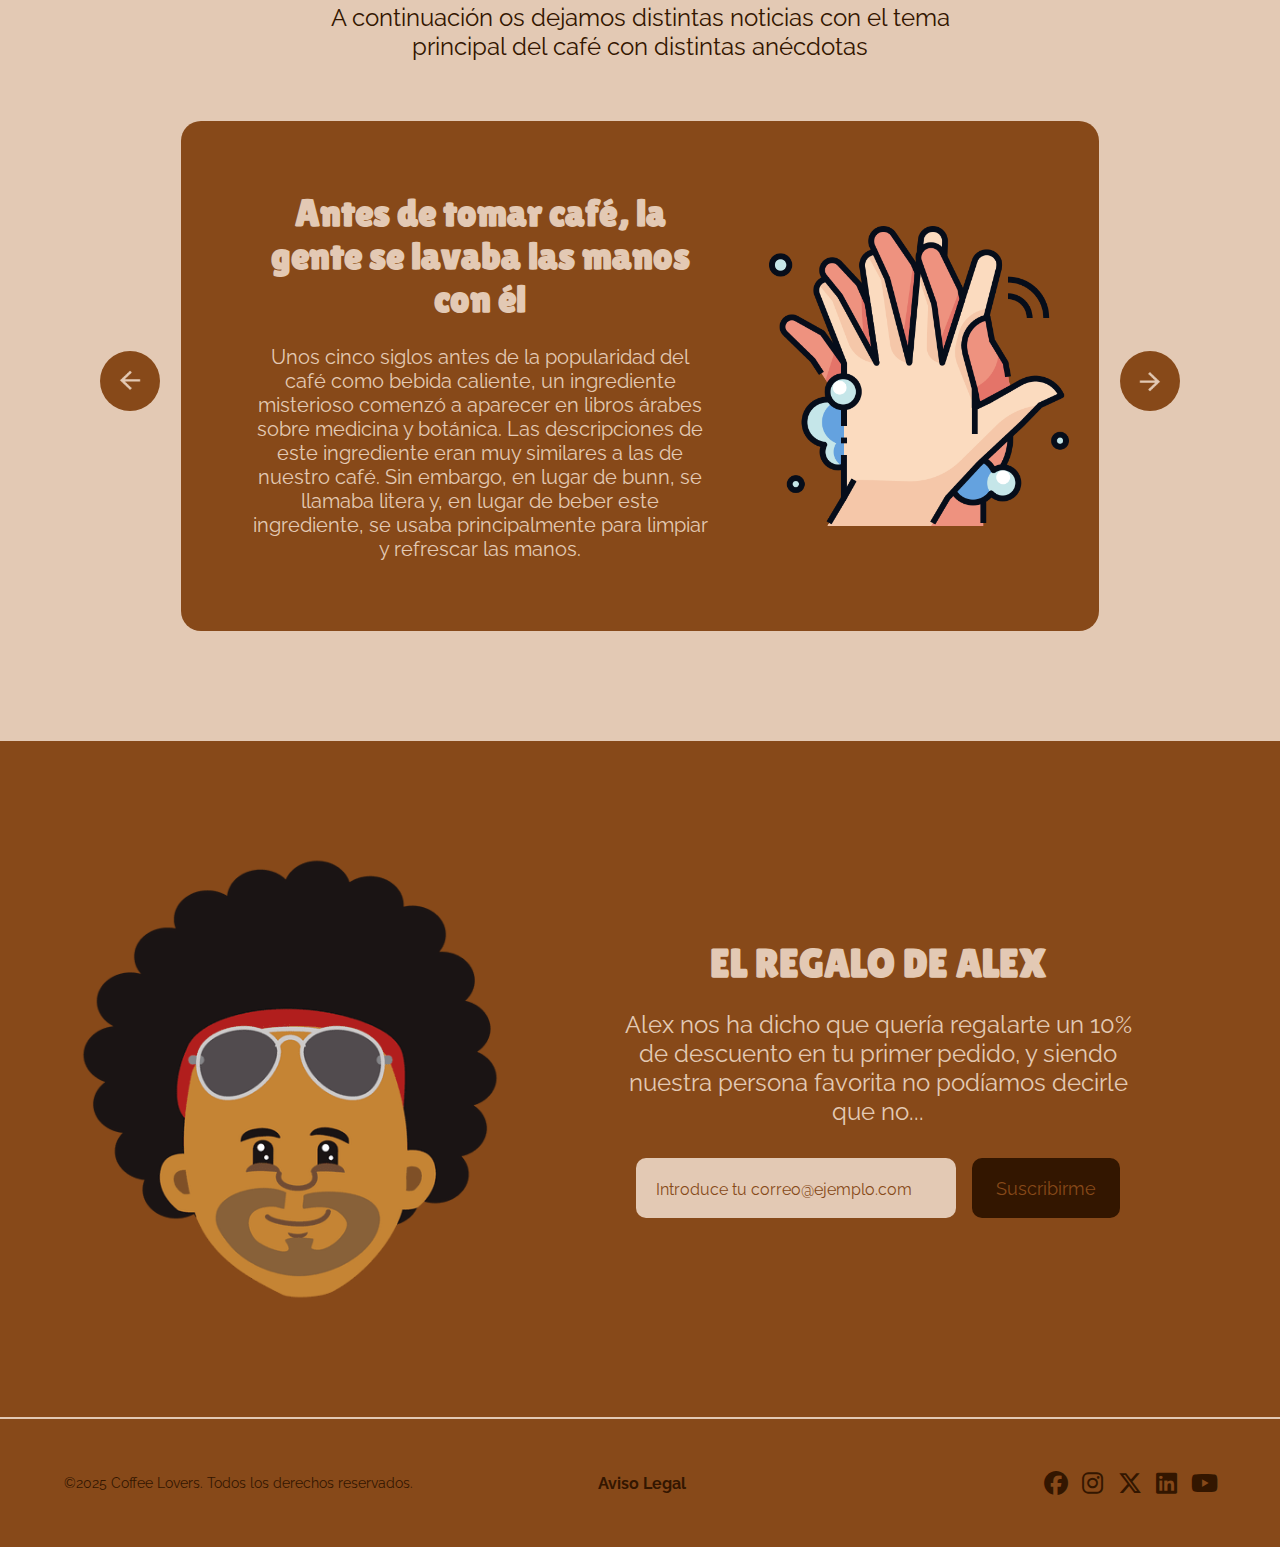
==== commit a9f2954d: "Finalizado Contacto y AVISO LEGAL" ====
--- a/index.html
+++ b/index.html
@@ -12,8 +12,11 @@
     <title>Coffee Lovers</title>
 
     <!-- Importamos el CSS y el JS -->
-    <link rel="stylesheet" href="./css/styles.css">
-    <script defer src="./js/script.js"></script>
+    <link rel="stylesheet" href="./css/main.css">
+    <script type="module" src="../js/script.js"></script>
+
+    <!-- Importo la librería de los iconos -->
+    <link rel="stylesheet" href="https://cdnjs.cloudflare.com/ajax/libs/font-awesome/6.5.1/css/all.min.css">
 </head>
 
 <body>
@@ -184,7 +187,8 @@
                 <div class="regalo__succes-content">
                     <div class="regalo__succes-text">
                         <h3 class="regalo__succes-title">REGALO ENVIADO</h3>
-                        <p class="regalo__succes-paragraph">Tu regalo ha sido enviado, comprueba la bandeja de entrada de tu
+                        <p class="regalo__succes-paragraph">Tu regalo ha sido enviado, comprueba la bandeja de entrada
+                            de tu
                             correo.</p>
                     </div>
 
@@ -203,20 +207,15 @@
 
         <ul class="footer__socialMedia">
             <li class="footer__socialMedia-item"><a href="https://es-es.facebook.com" target="_blank"
-                    class="footer__socialMedia-link"><img src="./assets/images/Logo_Iconos/Facebook.png"
-                        alt="Icono de Facebook"></a></li>
+                    class="footer__socialMedia-link"><i class="fa-brands fa-facebook fa-lg icons"></i></a></li>
             <li class="footer__socialMedia-item"><a href="https://www.instagram.com" target="_blank"
-                    class="footer__socialMedia-link"><img src="./assets/images/Logo_Iconos/Instagram.png"
-                        alt="Icono de Instagram"></a></li>
+                    class="footer__socialMedia-link"><i class="fa-brands fa-instagram fa-lg icons"></i></a></li>
             <li class="footer__socialMedia-item"><a href="https://x.com" target="_blank"
-                    class="footer__socialMedia-link"><img src="./assets/images/Logo_Iconos/Twitter.png"
-                        alt="Icono de X"></a></li>
+                    class="footer__socialMedia-link"><i class="fa-brands fa-x-twitter fa-lg icons"></i></a></li>
             <li class="footer__socialMedia-item"><a href="https://es.linkedin.com" target="_blank"
-                    class="footer__socialMedia-link"><img src="./assets/images/Logo_Iconos/Linkedin.png"
-                        alt="Icono de Linkedin"></a></li>
+                    class="footer__socialMedia-link"><i class="fa-brands fa-linkedin fa-lg icons"></i></a></li>
             <li class="footer__socialMedia-item"><a href="https://www.youtube.com" target="_blank"
-                    class="footer__socialMedia-link"><img src="./assets/images/Logo_Iconos/Youtube.png"
-                        alt="Icono de Youtube"></a></li>
+                    class="footer__socialMedia-link"><i class="fa-brands fa-youtube fa-lg icons"></i></a></li>
         </ul>
     </footer>
 </body>
--- a/css/main.css
+++ b/css/main.css
@@ -0,0 +1,8 @@
+@import url("./fonts.css");
+@import url("./general.css");
+@import url("./header.css");
+@import url("./footer.css");
+@import url("./indexPage.css");
+@import url("./galeria.css");
+@import url("./contacto.css");
+@import url("./aviso.css");